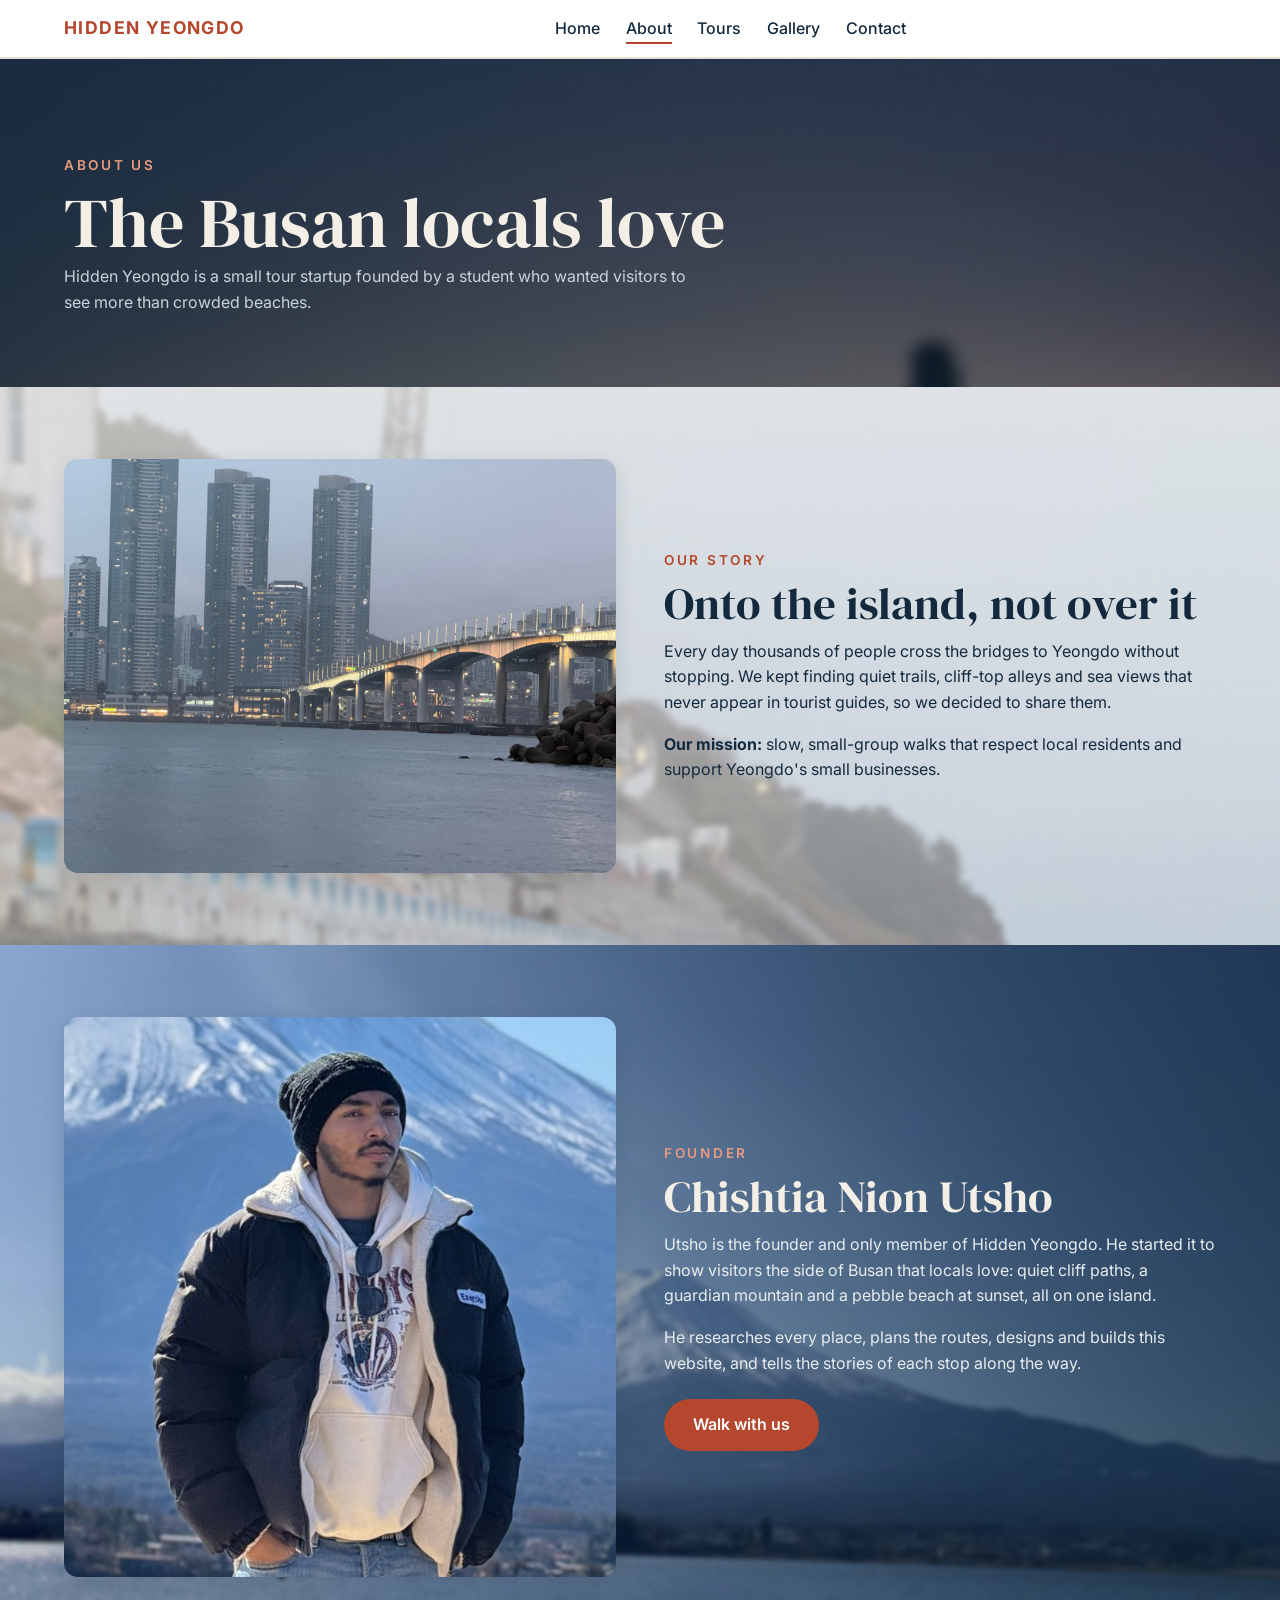
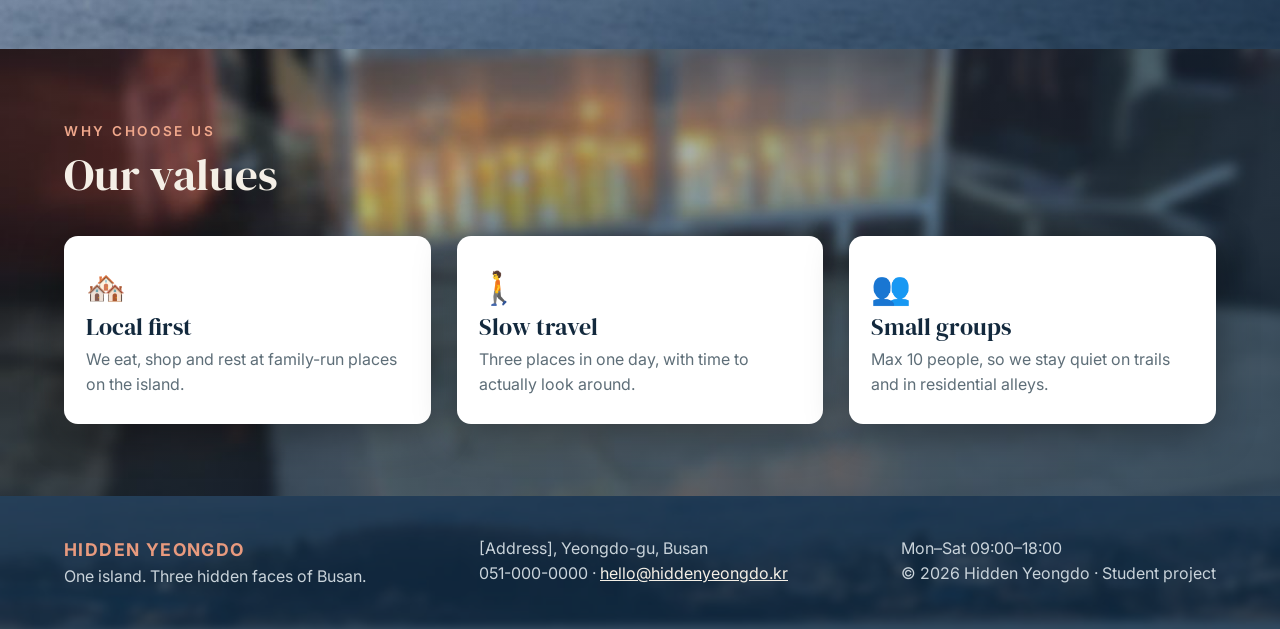
==== about.html @ 2b3ffefa "Add files via upload" ====
<!DOCTYPE html>
<html lang="en">
<head>
  <meta charset="UTF-8">
  <meta name="viewport" content="width=device-width, initial-scale=1.0">
  <title>About us | Hidden Yeongdo</title>
  <meta name="description" content="Our story, team and values.">
  <link rel="preconnect" href="https://fonts.googleapis.com">
  <link rel="stylesheet" href="https://fonts.googleapis.com/css2?family=DM+Serif+Display&family=Inter:wght@400;500;600;700&display=swap">
  <link rel="icon" href="images/favicon.svg" type="image/svg+xml">
  <link rel="stylesheet" href="css/style.css">
</head>
<body>
  <!-- ===== Shared header (same on every page) ===== -->
  <header class="site-header">
    <nav class="nav container" aria-label="Main navigation">
      <a class="logo" href="index.html">HIDDEN YEONGDO</a>
      <ul class="nav-links">
        <li><a href="index.html">Home</a></li>
        <li><a href="about.html" class="active" aria-current="page">About</a></li>
        <li><a href="packages.html">Tours</a></li>
        <li><a href="gallery.html">Gallery</a></li>
        <li><a href="contact.html">Contact</a></li>
      </ul>
      <div class="nav-tools">
        <button class="menu-btn" type="button" aria-label="Open menu" aria-expanded="false">☰</button>
      </div>
    </nav>
  </header>

  <main>
    <section class="page-hero" style="background-image: url('images/bg-about.jpg')">
      <div class="container">
        <p class="eyebrow">About us</p>
        <h1>The Busan locals love</h1>
        <p>Hidden Yeongdo is a small tour startup founded by a student who wanted visitors to see more than crowded beaches.</p>
      </div>
    </section>

    <!-- Story & mission -->
    <section class="bg-photo overlay-light" style="background-image: url('images/bg-story.jpg')">
      <div class="container split story">
        <img loading="lazy" src="images/story.jpg" alt="Namhang Bridge and the Songdo skyline at dusk, seen from the Yeongdo shore">
        <div>
          <p class="eyebrow">Our story</p>
          <h2>Onto the island, not over it</h2>
          <p>Every day thousands of people cross the bridges to Yeongdo without stopping. We kept finding quiet trails, cliff-top alleys and sea views that never appear in tourist guides, so we decided to share them.</p>
          <p style="margin-top:1rem"><strong>Our mission:</strong> slow, small-group walks that respect local residents and support Yeongdo's small businesses.</p>
        </div>
      </div>
    </section>

    <!-- Founder -->
    <section class="founder-section" style="background-image: url('images/bg-founder.jpg')">
      <div class="container split founder">
        <img loading="lazy" src="images/founder.jpg" alt="Chishtia Nion Utsho, founder of Hidden Yeongdo">
        <div>
          <p class="eyebrow">Founder</p>
          <h2>Chishtia Nion Utsho</h2>
          <p>Utsho is the founder and only member of Hidden Yeongdo. He started it to show visitors the side of Busan that locals love: quiet cliff paths, a guardian mountain and a pebble beach at sunset, all on one island.</p>
          <p style="margin-top:1rem">He researches every place, plans the routes, designs and builds this website, and tells the stories of each stop along the way.</p>
          <p style="margin-top:1.4rem"><a class="btn" href="packages.html">Walk with us</a></p>
        </div>
      </div>
    </section>

    <!-- Values -->
    <section class="bg-photo overlay-night" style="background-image: url('images/bg-values.jpg')">
      <div class="container">
        <div class="section-head">
          <p class="eyebrow">Why choose us</p>
          <h2>Our values</h2>
        </div>
        <div class="cards">
          <div class="card"><div class="card-body"><p class="value-icon">🏘️</p><h3>Local first</h3><p>We eat, shop and rest at family-run places on the island.</p></div></div>
          <div class="card"><div class="card-body"><p class="value-icon">🚶</p><h3>Slow travel</h3><p>Three places in one day, with time to actually look around.</p></div></div>
          <div class="card"><div class="card-body"><p class="value-icon">👥</p><h3>Small groups</h3><p>Max 10 people, so we stay quiet on trails and in residential alleys.</p></div></div>
        </div>
      </div>
    </section>
  </main>

  <!-- ===== Shared footer ===== -->
  <footer class="site-footer bg-photo overlay-footer" style="background-image: url('images/bg-footer.jpg')">
    <div class="container footer-grid">
      <div>
        <a class="logo" href="index.html">HIDDEN YEONGDO</a>
        <p>One island. Three hidden faces of Busan.</p>
      </div>
      <div>
        <p>[Address], Yeongdo-gu, Busan</p>
        <p>051-000-0000 · <a href="mailto:hello@hiddenyeongdo.kr">hello@hiddenyeongdo.kr</a></p>
      </div>
      <div>
        <p>Mon–Sat 09:00–18:00</p>
        <p>&copy; <span id="year">2026</span> Hidden Yeongdo · Student project</p>
      </div>
    </div>
  </footer>

  <script src="js/main.js"></script>
</body>
</html>
---- css/style.css ----
/* =========================================================
   Hidden Yeongdo – main stylesheet
   Sections: 1. Variables  2. Base  3. Header/Nav  4. Hero
   5. Cards  6. Sections & utilities  7. Timeline  8. Gallery
   9. Lightbox  10. Map  11. Forms  12. Footer  13. Responsive
   ========================================================= */

/* 1. Variables (colours come from the island: sea, coast, rust, sand) */
:root {
  --sea: #13293d;
  --teal: #1f6f78;
  --rust: #b4472e;
  --sand: #f4efe6;
  --sand-dark: #e4ded3;
  --muted: #5e6e78;
  --white: #ffffff;
  --radius: 14px;
  --shadow: 0 6px 20px rgba(19, 41, 61, 0.12);
  --max: 1160px;
  --font-head: "DM Serif Display", Georgia, serif;
  --font-body: "Inter", Arial, sans-serif;
}

/* 2. Base */
* { box-sizing: border-box; margin: 0; padding: 0; }
html { scroll-behavior: smooth; }
body {
  font-family: var(--font-body);
  color: var(--sea);
  background: var(--sand);
  line-height: 1.6;
}
img { max-width: 100%; display: block; }
a { color: var(--teal); }
h1, h2, h3 { font-family: var(--font-head); font-weight: 400; line-height: 1.15; }
h1 { font-size: clamp(2.4rem, 6vw, 4.4rem); }
h2 { font-size: clamp(1.9rem, 4vw, 2.8rem); margin-bottom: 0.6rem; }
h3 { font-size: 1.5rem; }
.container { width: 90%; max-width: var(--max); margin: 0 auto; }
.eyebrow {
  font-size: 0.85rem; letter-spacing: 0.2em; text-transform: uppercase;
  font-weight: 600; color: var(--rust); margin-bottom: 0.4rem;
}

/* 3. Header / navigation */
.site-header {
  position: sticky; top: 0; z-index: 100;
  background: var(--white); border-bottom: 2px solid var(--sand-dark);
}
.nav { display: flex; align-items: center; justify-content: space-between; padding: 0.9rem 0; gap: 1rem; }
.logo { font-weight: 700; letter-spacing: 0.08em; color: var(--rust); text-decoration: none; font-size: 1.1rem; }
.nav-links { display: flex; list-style: none; gap: 1.6rem; }
.nav-links a { text-decoration: none; color: var(--sea); font-weight: 500; padding-bottom: 4px; }
.nav-links a:hover, .nav-links a.active { border-bottom: 2px solid var(--rust); }
.nav-tools { display: flex; align-items: center; gap: 0.6rem; }
.menu-btn {
  border: 2px solid var(--sea); background: none; color: var(--sea);
  border-radius: 999px; padding: 0.3rem 0.8rem; font: inherit; cursor: pointer;
}
.menu-btn { display: none; font-size: 1.2rem; line-height: 1; }

/* 4. Hero */
.hero {
  min-height: 78vh; display: flex; align-items: center; color: var(--sand);
  background: linear-gradient(120deg, rgba(19,41,61,0.92), rgba(31,111,120,0.75)),
              url("../images/hero-blur.jpg") center / cover;
}
.hero p { font-size: 1.25rem; max-width: 560px; margin: 1rem 0 2rem; }
.hero .eyebrow { color: #e89a7e; }
.page-hero { padding: 4.5rem 0 3rem; background: var(--sea); color: var(--sand); }
.page-hero .eyebrow { color: #e89a7e; }
.page-hero p { max-width: 640px; color: #c9d3da; }

/* Buttons */
.btn {
  display: inline-block; background: var(--rust); color: var(--white);
  padding: 0.85rem 1.8rem; border-radius: 999px; text-decoration: none;
  font-weight: 600; border: none; font: inherit; font-weight: 600; cursor: pointer;
  transition: transform 0.2s, background 0.2s;
}
.btn:hover { transform: translateY(-2px); background: #9b3a24; }
.btn-outline { background: none; border: 2px solid var(--sand); }

/* 5. Cards (destinations, values, team) */
.cards { display: grid; grid-template-columns: repeat(3, 1fr); gap: 1.6rem; }
.card {
  background: var(--white); border-radius: var(--radius); overflow: hidden;
  box-shadow: var(--shadow); transition: transform 0.25s;
}
.card:hover { transform: translateY(-6px); }
.card img { aspect-ratio: 3 / 2; object-fit: cover; width: 100%; }
.card-body { padding: 1.2rem 1.4rem 1.6rem; }
.card-body .tag { font-size: 0.8rem; font-weight: 600; color: var(--teal); text-transform: uppercase; letter-spacing: 0.1em; }
.card-body p { color: var(--muted); margin-top: 0.4rem; }

/* 6. Sections & utilities */
section { padding: 4.5rem 0; }
.section-white { background: var(--white); }
.section-head { margin-bottom: 2.2rem; max-width: 680px; }
.split { display: grid; grid-template-columns: 1fr 1fr; gap: 3rem; align-items: center; }
.split img { border-radius: var(--radius); box-shadow: var(--shadow); }
.facts { list-style: none; margin-top: 1rem; }
.facts li { padding: 0.7rem 0; border-top: 1px solid var(--sand-dark); }
.facts li strong { color: var(--teal); display: inline-block; min-width: 110px; }
.team .avatar {
  width: 110px; height: 110px; border-radius: 50%; margin: 1.6rem auto 0;
  display: grid; place-items: center; font-size: 2rem; color: var(--white); font-weight: 700;
}
.team .card-body { text-align: center; }
.value-icon { font-size: 2rem; }
.sunset-box {
  background: var(--sea); color: var(--sand); border-radius: var(--radius);
  padding: 1.4rem 1.6rem; display: flex; gap: 1rem; align-items: center; flex-wrap: wrap;
}
.sunset-box strong { color: #e89a7e; font-size: 1.4rem; }

/* 7. Itinerary timeline (packages page) */
.package-head {
  display: flex; flex-wrap: wrap; align-items: center; justify-content: space-between;
  gap: 1rem; background: var(--white); padding: 1.6rem 2rem; border-radius: var(--radius);
  box-shadow: var(--shadow); margin-bottom: 2rem;
}
.price { font-size: 1.6rem; font-weight: 700; color: var(--rust); }
.package-layout { display: grid; grid-template-columns: 2fr 1fr; gap: 2rem; align-items: start; }
.timeline { list-style: none; border-left: 4px solid var(--teal); padding-left: 1.4rem; }
.stop { position: relative; background: var(--white); border-radius: var(--radius); margin-bottom: 1rem; box-shadow: var(--shadow); }
.stop::before {
  content: ""; position: absolute; left: -2.05rem; top: 1.3rem;
  width: 18px; height: 18px; border-radius: 50%; background: var(--rust); border: 3px solid var(--sand);
}
.stop-toggle {
  width: 100%; display: flex; align-items: center; gap: 1rem; text-align: left;
  background: none; border: none; font: inherit; color: inherit; padding: 1rem 1.2rem; cursor: pointer;
}
.stop-time { background: var(--teal); color: var(--white); border-radius: 8px; padding: 0.2rem 0.6rem; font-weight: 600; }
.stop-place { flex: 1; font-weight: 700; }
.stop-dur { color: var(--muted); }
.stop-arrow { transition: transform 0.25s; }
.stop.open .stop-arrow { transform: rotate(180deg); }
.stop-detail { display: none; padding: 0 1.2rem 1.2rem; color: var(--muted); }
.stop.open .stop-detail { display: block; }
.side-box { background: var(--white); border-radius: var(--radius); padding: 1.6rem; box-shadow: var(--shadow); }
.side-box ul { padding-left: 1.2rem; margin: 0.4rem 0 1.2rem; }
.side-box h3 { font-family: var(--font-body); font-size: 1.05rem; font-weight: 700; }
.inc { color: var(--teal); }
.exc { color: var(--rust); }

/* 8. Gallery */
.filters { display: flex; flex-wrap: wrap; gap: 0.6rem; margin-bottom: 1.6rem; }
.filter-btn {
  border: none; background: var(--sand-dark); color: var(--sea); font: inherit;
  padding: 0.45rem 1.2rem; border-radius: 999px; cursor: pointer;
}
.filter-btn.active { background: var(--sea); color: var(--sand); }
.gallery-grid { display: grid; grid-template-columns: repeat(3, 1fr); gap: 1rem; }
.gallery-item { border: none; padding: 0; background: none; cursor: zoom-in; border-radius: 10px; overflow: hidden; }
.gallery-item img { aspect-ratio: 3 / 2; object-fit: cover; width: 100%; transition: transform 0.3s; }
.gallery-item:hover img { transform: scale(1.05); }
.gallery-item.hide { display: none; }
.media-grid { display: grid; grid-template-columns: repeat(3, 1fr); gap: 1.4rem; margin-top: 2.5rem; }
.media-card { background: var(--sea); color: var(--sand); border-radius: var(--radius); padding: 1.4rem; }
.media-card video, .media-card audio { width: 100%; margin-top: 0.8rem; }
.media-card .soon { margin-top: 0.8rem; font-size: 0.9rem; color: #c9d3da; }

/* 9. Lightbox */
.lightbox {
  position: fixed; inset: 0; background: rgba(10, 20, 30, 0.92); z-index: 200;
  display: none; align-items: center; justify-content: center; flex-direction: column; gap: 1rem; padding: 2rem;
}
.lightbox.open { display: flex; }
.lightbox img { max-height: 78vh; border-radius: 10px; }
.lightbox p { color: var(--sand); }
.lb-btn {
  position: absolute; background: none; border: none; color: var(--sand);
  font-size: 2.4rem; cursor: pointer; padding: 0.5rem 1rem;
}
.lb-close { top: 1rem; right: 1.2rem; }
.lb-prev { left: 1rem; top: 50%; }
.lb-next { right: 1rem; top: 50%; }

/* 10. Map (Leaflet + OpenStreetMap) */
#map { height: 440px; border-radius: var(--radius); box-shadow: var(--shadow); z-index: 1; }

/* 11. Forms */
.contact-layout { display: grid; grid-template-columns: 1.4fr 1fr; gap: 2.4rem; align-items: start; }
.form-group { margin-bottom: 1.1rem; }
label { display: block; font-weight: 600; margin-bottom: 0.3rem; }
input, select, textarea {
  width: 100%; padding: 0.75rem 0.9rem; font: inherit; color: var(--sea);
  border: 2px solid #c9c1b3; border-radius: 10px; background: var(--white);
}
input:focus, select:focus, textarea:focus { outline: none; border-color: var(--teal); }
.invalid { border-color: var(--rust); }
.error { color: var(--rust); font-size: 0.9rem; min-height: 1.2em; margin-top: 0.2rem; }
.success {
  display: none; background: var(--teal); color: var(--white);
  padding: 1rem 1.2rem; border-radius: 10px; margin-top: 1rem;
}
.success.show { display: block; }
.info-box { background: var(--white); border-radius: var(--radius); padding: 1.8rem; box-shadow: var(--shadow); }
.info-box p { margin-bottom: 0.8rem; }

/* 12. Footer */
.site-footer { background: var(--sea); color: #c9d3da; padding: 2.5rem 0; }
.footer-grid { display: flex; flex-wrap: wrap; justify-content: space-between; gap: 1.5rem; }
.site-footer a { color: var(--sand); }
.site-footer .logo { color: #e89a7e; }

/* 13. Responsive: tablet and mobile */
@media (max-width: 900px) {
  .cards, .gallery-grid, .media-grid { grid-template-columns: repeat(2, 1fr); }
  .split, .package-layout, .contact-layout { grid-template-columns: 1fr; }
}
@media (max-width: 768px) {
  .menu-btn { display: block; }
  .nav { flex-wrap: wrap; }
  .nav-links {
    display: none; width: 100%; flex-direction: column; gap: 0.8rem; padding: 0.8rem 0;
    order: 3; /* move the menu below the logo row */
  }
  .nav-links.open { display: flex; }
}
@media (max-width: 560px) {
  .cards, .gallery-grid, .media-grid { grid-template-columns: 1fr; }
  section { padding: 3rem 0; }
}

/* Portrait video in the media card */
.media-card video { max-height: 420px; background: #000; border-radius: 10px; object-fit: contain; }
/* Portrait photos fill the grid tile without stretching */
.gallery-item img { object-position: center; }
.media-grid { align-items: start; }

/* ---------- Blurred photo backgrounds ----------
   The photos are blurred in advance (smaller files, faster pages).
   A dark gradient on top keeps the white text readable. */
.page-hero {
  position: relative;
  background-size: cover;
  background-position: center;
  padding: 6rem 0 4.5rem;
}
.page-hero::before {
  content: "";
  position: absolute; inset: 0;
  background: linear-gradient(120deg, rgba(19,41,61,0.88), rgba(19,41,61,0.55));
}
.page-hero .container { position: relative; } /* text above the overlay */

/* Founder photo + team avatar */
.founder img { max-height: 560px; width: 100%; object-fit: cover; object-position: top; }
.avatar-img {
  width: 110px; height: 110px; border-radius: 50%; object-fit: cover;
  margin: 1.6rem auto 0; border: 4px solid var(--sand);
}
/* the card rule above makes images 3:2 – keep the avatar round */
.card .avatar-img { width: 110px; height: 110px; aspect-ratio: 1 / 1; }

/* Founder section: blurred photo background with a dark overlay */
.founder-section { position: relative; background-size: cover; background-position: center; color: var(--sand); }
.founder-section::before {
  content: ""; position: absolute; inset: 0;
  background: linear-gradient(90deg, rgba(19,41,61,0.15), rgba(19,41,61,0.75));
}
.founder-section .container { position: relative; }
.founder-section .eyebrow { color: #e89a7e; }
.founder-section p { color: #e6ecef; }

/* =========================================================
   Reusable blurred-photo backgrounds
   Usage: <section class="bg-photo overlay-dark" style="background-image:url('images/x.jpg')">
   The photos are blurred in advance; ::before adds a colour layer on top.
   ========================================================= */
.bg-photo { position: relative; background-size: cover; background-position: center; }
.bg-photo::before { content: ""; position: absolute; inset: 0; }
.bg-photo > .container { position: relative; } /* keep content above the layer */
.overlay-dark::before { background: linear-gradient(120deg, rgba(19,41,61,0.85), rgba(31,111,120,0.6)); }
.overlay-dark, .overlay-dark p { color: var(--sand); }
.overlay-dark .eyebrow { color: #e89a7e; }
.overlay-dark .sunset-box { background: rgba(19,41,61,0.75); backdrop-filter: blur(4px); }
.overlay-light::before { background: linear-gradient(180deg, rgba(244,239,230,0.72) 0%, rgba(244,239,230,0.45) 100%); }
.overlay-footer::before { background: rgba(19,41,61,0.72); }

/* Call-to-action band */
.cta-band { text-align: center; padding: 5rem 0; }
.cta-band p { margin: 0.6rem auto 1.8rem; max-width: 520px; font-size: 1.1rem; }

/* light sections: let the photo show, keep headings readable */
.overlay-light .section-head h2, .overlay-light .section-head .eyebrow { text-shadow: 0 1px 12px rgba(244,239,230,0.9); }
.founder-section { background-position: center 40%; }

/* Night bokeh backgrounds: heavily blurred night photos = soft glowing lights */
.overlay-night::before { background: radial-gradient(ellipse at 30% 20%, rgba(19,41,61,0.25), rgba(19,41,61,0.7)); }
.overlay-night .section-head, .overlay-night .section-head h2 { color: var(--sand); }
.overlay-night .eyebrow { color: #f0a88c; }
.overlay-night .section-head p { color: #dfe6ea; }

/* Cards on photo backgrounds keep dark text and get a soft glass edge */
.bg-photo .card { color: var(--sea); }
.bg-photo .card .card-body p { color: var(--muted); }
.bg-photo .card .card-body .tag { color: var(--teal); }
.overlay-night .card { box-shadow: 0 10px 40px rgba(0,0,0,0.35); }
.overlay-dark .card p { color: var(--muted); }
.overlay-night .section-head .eyebrow { color: #f0a88c; }

/* =========================================================
   Trip overview (home page): tabs + route map
   ========================================================= */
.trip-overview { background: var(--white); }
.trip-eyebrow { color: var(--teal); font-size: 1.4rem; font-weight: 800; letter-spacing: 0.06em; }
.tabs { display: flex; gap: 0.5rem; border-bottom: 2px solid var(--sand-dark); margin: 1rem 0 2rem; flex-wrap: wrap; }
.tab {
  background: none; border: none; font: inherit; font-weight: 600; color: var(--muted);
  padding: 0.7rem 1.2rem; cursor: pointer; border-bottom: 5px solid transparent; margin-bottom: -2px;
}
.tab:hover { color: var(--sea); }
.tab.active { color: var(--teal); border-bottom-color: var(--teal); }
.tab-panel { display: none; }
.tab-panel.active { display: block; animation: fadeIn 0.3s ease; }
@keyframes fadeIn { from { opacity: 0; transform: translateY(6px); } to { opacity: 1; transform: none; } }
.trip-grid { display: grid; grid-template-columns: 1.15fr 1fr; gap: 3rem; align-items: start; }
.trip-lead { font-size: 1.2rem; line-height: 1.8; margin-bottom: 1rem; }
.trip-facts { list-style: none; display: grid; grid-template-columns: repeat(4, 1fr); gap: 0.8rem; margin-top: 1.6rem; }
.trip-facts li { background: var(--sand); border-radius: 12px; padding: 0.9rem; color: var(--muted); font-size: 0.9rem; }
.trip-facts strong { display: block; color: var(--sea); font-size: 1.3rem; font-family: var(--font-head); font-weight: 400; }
.directions { list-style: none; }
.directions li { display: flex; gap: 1rem; padding: 0.9rem 0; border-bottom: 1px solid var(--sand-dark); }
.dir-num {
  flex: none; width: 34px; height: 34px; border-radius: 50%; display: grid; place-items: center;
  border: 2px solid var(--teal); color: var(--teal); font-weight: 700; background: var(--white);
}
.directions li:first-child .dir-num { background: var(--teal); color: var(--white); }
.dir-note { margin-top: 1rem; color: var(--muted); }
.know-list { list-style: none; }
.know-list li { padding: 0.8rem 0; border-bottom: 1px solid var(--sand-dark); }

/* The SVG map */
.trip-map-wrap { margin: 0; }
.trip-map { width: 100%; height: auto; display: block; }
.trip-map .land { fill: #d9dcde; stroke: #ffffff; stroke-width: 2; }
.trip-map .land-main { fill: #e6e8e9; }
.trip-map .map-area { fill: #b5bcc1; font: 700 15px var(--font-body); letter-spacing: 0.25em; }
.trip-map .route {
  fill: none; stroke: var(--teal); stroke-width: 3; stroke-dasharray: 8 7; stroke-linecap: round;
  animation: dash 30s linear infinite;   /* the dashes slowly "walk" along the route */
}
@keyframes dash { to { stroke-dashoffset: -600; } }
.trip-map .stop-dot { fill: #ffffff; stroke: var(--teal); stroke-width: 3; }
.trip-map .stop-num { fill: var(--teal); font: 700 11px var(--font-body); text-anchor: middle; }
.trip-map .pin { fill: var(--teal); }
.trip-map .pin-ring { fill: rgba(31,111,120,0.18); stroke: var(--teal); stroke-width: 2; }
.trip-map .map-label { fill: #4a5a66; font: 600 15px var(--font-body); }
.trip-map-wrap figcaption { text-align: right; font-size: 0.8rem; color: var(--muted); margin-top: 0.4rem; }

@media (max-width: 900px) {
  .trip-grid { grid-template-columns: 1fr; }
  .trip-facts { grid-template-columns: repeat(2, 1fr); }
}
/* Our story photo: keep tall phone photos from stretching the section */
.story img { width: 100%; max-height: 520px; object-fit: cover; }
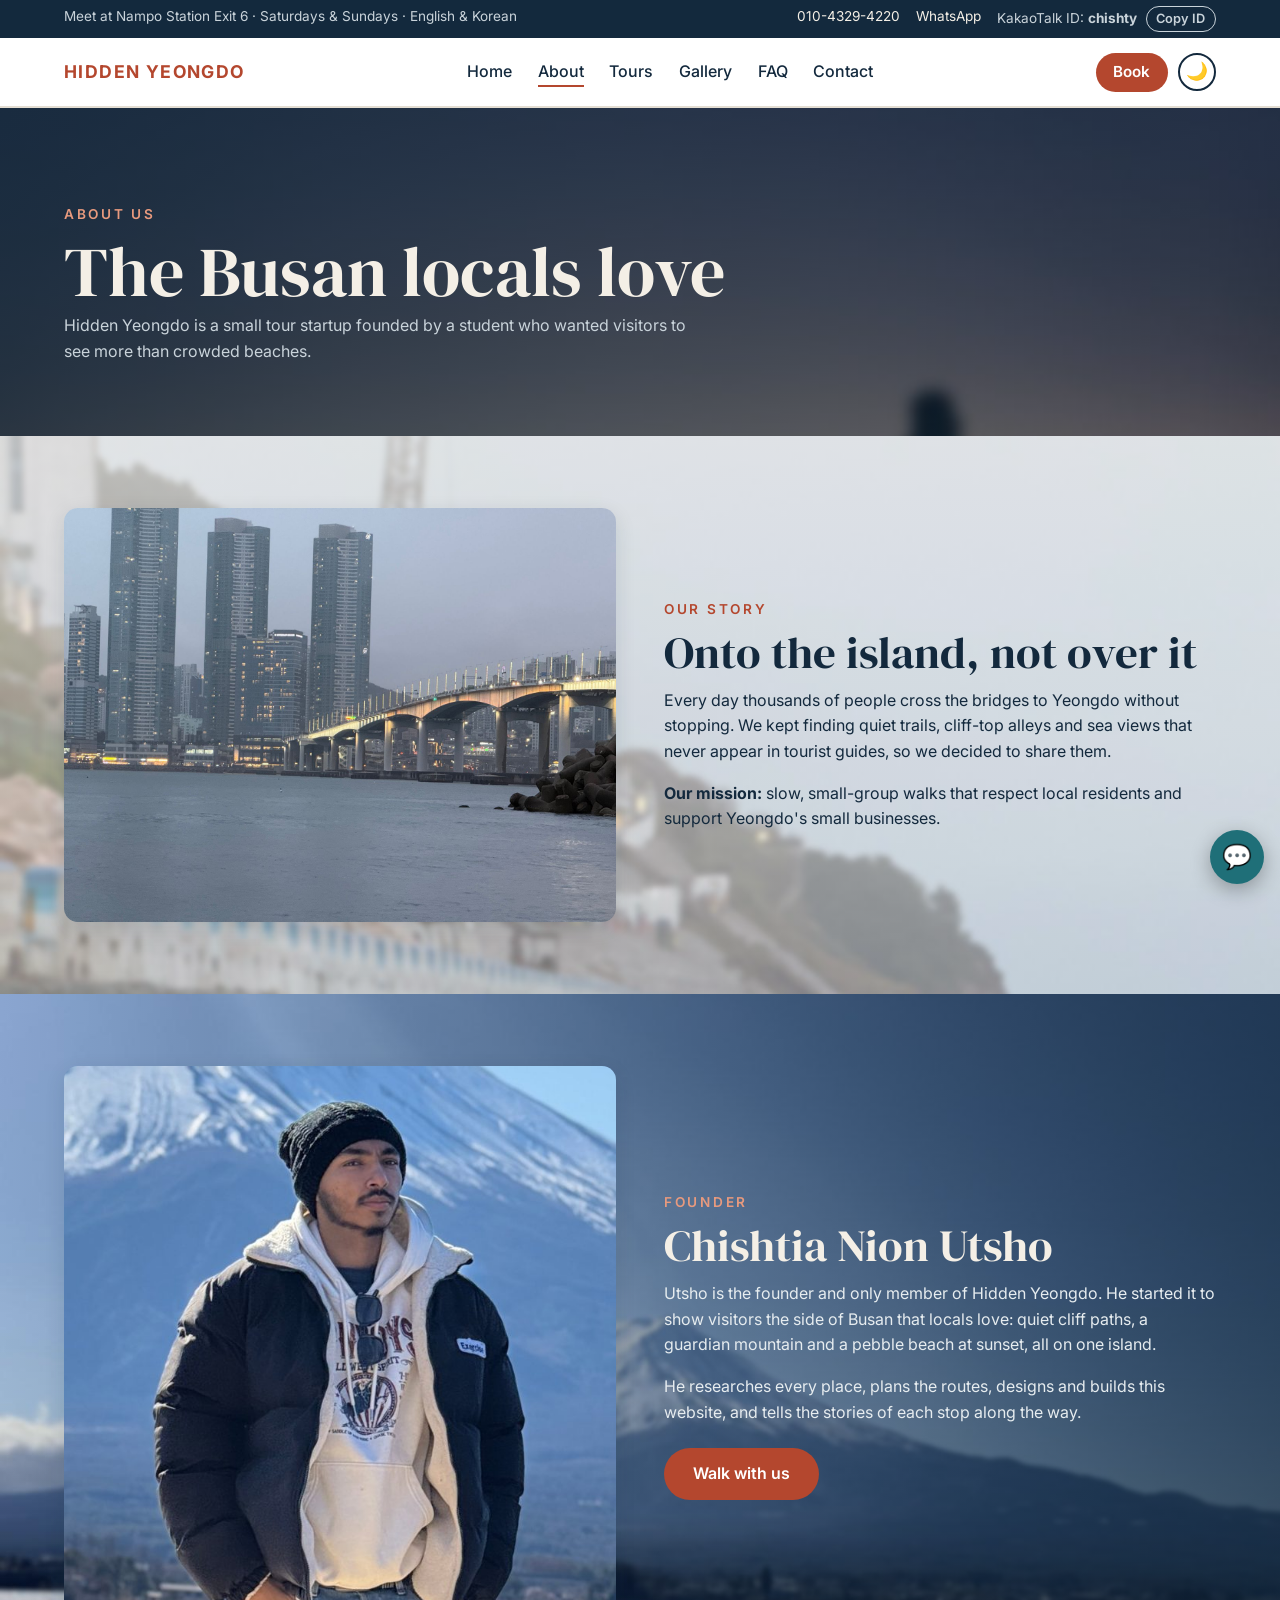
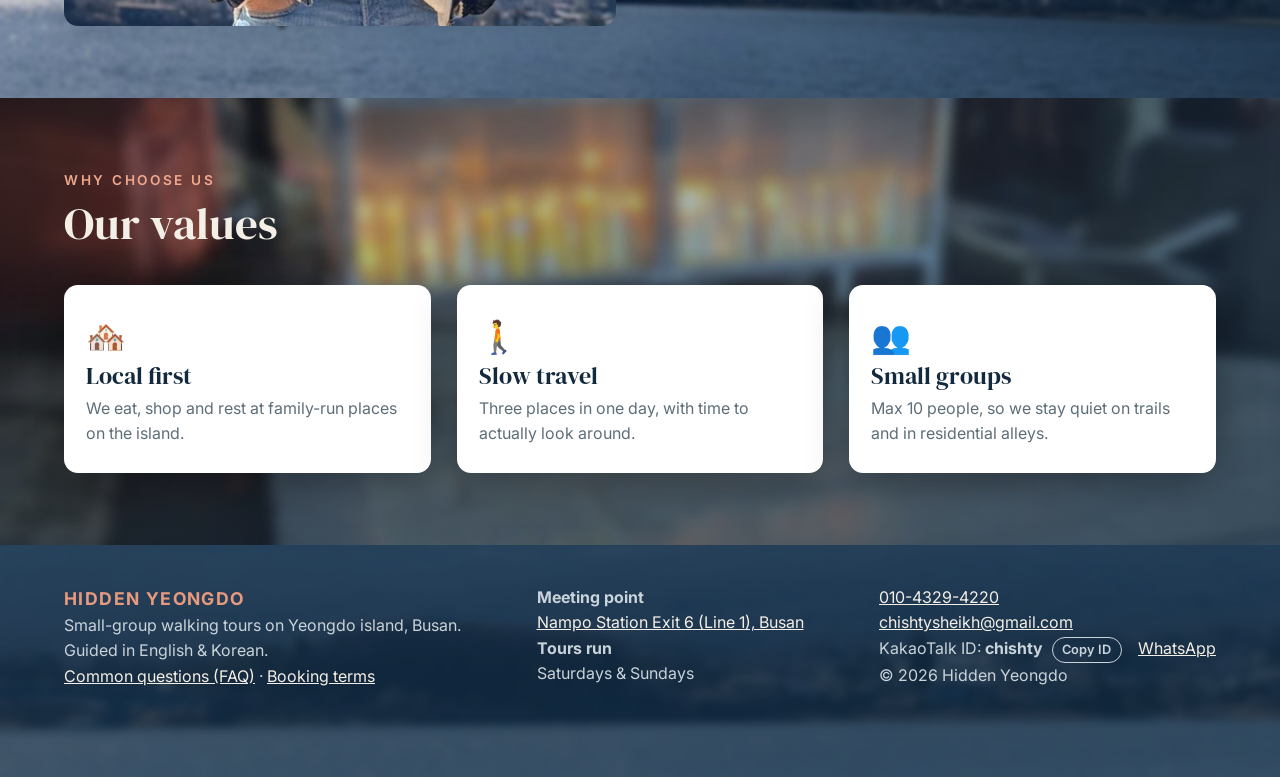
==== commit 3b933976: "Real-business update: contact info, prices, FAQ, night mode, Supabase backend - Phone 010-4329-4220," ====
--- a/about.html
+++ b/about.html
@@ -5,14 +5,37 @@
   <meta name="viewport" content="width=device-width, initial-scale=1.0">
   <title>About us | Hidden Yeongdo</title>
   <meta name="description" content="Our story, team and values.">
+  <link rel="canonical" href="https://chishtysheikh-sketch.github.io/Hidden-Yeongdo/about.html">
+  <meta property="og:type" content="website">
+  <meta property="og:site_name" content="Hidden Yeongdo">
+  <meta property="og:title" content="About us | Hidden Yeongdo">
+  <meta property="og:description" content="Our story, team and values.">
+  <meta property="og:url" content="https://chishtysheikh-sketch.github.io/Hidden-Yeongdo/about.html">
+  <meta property="og:image" content="https://chishtysheikh-sketch.github.io/Hidden-Yeongdo/images/hero.jpg">
+  <meta name="twitter:card" content="summary_large_image">
   <link rel="preconnect" href="https://fonts.googleapis.com">
   <link rel="stylesheet" href="https://fonts.googleapis.com/css2?family=DM+Serif+Display&family=Inter:wght@400;500;600;700&display=swap">
   <link rel="icon" href="images/favicon.svg" type="image/svg+xml">
+  <!-- Day/night mode: set the theme before the CSS loads so there is no white flash (see js/main.js part 11) -->
+  <script>
+    (function () {
+      var t = null;
+      try { t = localStorage.getItem("theme"); } catch (e) {}
+      if (t !== "day" && t !== "night") t = window.matchMedia && matchMedia("(prefers-color-scheme: dark)").matches ? "night" : "day";
+      document.documentElement.setAttribute("data-theme", t);
+    })();
+  </script>
   <link rel="stylesheet" href="css/style.css">
 </head>
 <body>
   <!-- ===== Shared header (same on every page) ===== -->
   <header class="site-header">
+    <div class="topbar">
+      <div class="container topbar-inner">
+        <span>Meet at Nampo Station Exit 6 · Saturdays &amp; Sundays · English &amp; Korean</span>
+        <span class="topbar-links"><a href="tel:+821043294220">010-4329-4220</a><a href="https://wa.me/821043294220" target="_blank" rel="noopener">WhatsApp</a><span class="kakao">KakaoTalk ID: <strong>chishty</strong> <button type="button" class="copy-btn" data-copy="chishty">Copy ID</button></span></span>
+      </div>
+    </div>
     <nav class="nav container" aria-label="Main navigation">
       <a class="logo" href="index.html">HIDDEN YEONGDO</a>
       <ul class="nav-links">
@@ -20,9 +43,12 @@
         <li><a href="about.html" class="active" aria-current="page">About</a></li>
         <li><a href="packages.html">Tours</a></li>
         <li><a href="gallery.html">Gallery</a></li>
+        <li><a href="faq.html">FAQ</a></li>
         <li><a href="contact.html">Contact</a></li>
       </ul>
       <div class="nav-tools">
+        <a class="btn btn-sm" href="contact.html">Book</a>
+        <button class="theme-btn" type="button" aria-pressed="false" aria-label="Switch to night mode">🌙</button>
         <button class="menu-btn" type="button" aria-label="Open menu" aria-expanded="false">☰</button>
       </div>
     </nav>
@@ -85,19 +111,35 @@
     <div class="container footer-grid">
       <div>
         <a class="logo" href="index.html">HIDDEN YEONGDO</a>
-        <p>One island. Three hidden faces of Busan.</p>
+        <p>Small-group walking tours on Yeongdo island, Busan.</p>
+        <p>Guided in English &amp; Korean.</p>
+        <p><a href="faq.html">Common questions (FAQ)</a> · <a href="packages.html#booking-terms">Booking terms</a></p>
       </div>
       <div>
-        <p>[Address], Yeongdo-gu, Busan</p>
-        <p>051-000-0000 · <a href="mailto:hello@hiddenyeongdo.kr">hello@hiddenyeongdo.kr</a></p>
+        <p><strong>Meeting point</strong><br><a href="https://map.naver.com/p/search/%EB%82%A8%ED%8F%AC%EC%97%AD%206%EB%B2%88%EC%B6%9C%EA%B5%AC" target="_blank" rel="noopener">Nampo Station Exit 6 (Line 1), Busan</a></p>
+        <p><strong>Tours run</strong><br>Saturdays &amp; Sundays</p>
       </div>
       <div>
-        <p>Mon–Sat 09:00–18:00</p>
-        <p>&copy; <span id="year">2026</span> Hidden Yeongdo · Student project</p>
+        <p><a href="tel:+821043294220">010-4329-4220</a><br><a href="mailto:chishtysheikh@gmail.com">chishtysheikh@gmail.com</a></p>
+        <p class="footer-social"><span class="kakao">KakaoTalk ID: <strong>chishty</strong> <button type="button" class="copy-btn" data-copy="chishty">Copy ID</button></span><a href="https://wa.me/821043294220" target="_blank" rel="noopener">WhatsApp</a></p>
+        <p>&copy; <span id="year">2026</span> Hidden Yeongdo</p>
       </div>
     </div>
   </footer>
 
+  <!-- Floating contact button (js/main.js part 12) + live chat (js/chat.js) -->
+  <div class="fab">
+    <div class="fab-menu" id="fab-menu" hidden>
+      <button type="button" class="fab-chat" hidden>💬 Live chat</button>
+      <a href="tel:+821043294220">📞 Call 010-4329-4220</a>
+      <div>💬 <span class="kakao">KakaoTalk ID: <strong>chishty</strong> <button type="button" class="copy-btn" data-copy="chishty">Copy ID</button></span></div>
+      <a href="mailto:chishtysheikh@gmail.com">✉️ Email us</a>
+    </div>
+    <button class="fab-btn" type="button" aria-expanded="false" aria-controls="fab-menu" aria-label="Contact us: chat, call or KakaoTalk"><span class="fab-icon" aria-hidden="true">💬</span><span class="fab-badge" hidden></span></button>
+  </div>
+
+  <script src="js/supabase.js"></script>
   <script src="js/main.js"></script>
+  <script src="js/chat.js"></script>
 </body>
 </html>
--- a/css/style.css
+++ b/css/style.css
@@ -3,6 +3,8 @@
    Sections: 1. Variables  2. Base  3. Header/Nav  4. Hero
    5. Cards  6. Sections & utilities  7. Timeline  8. Gallery
    9. Lightbox  10. Map  11. Forms  12. Footer  13. Responsive
+   Later: contact bar & booking form, 14. Night mode, 15. FAQ,
+   16. Floating contact button
    ========================================================= */
 
 /* 1. Variables (colours come from the island: sea, coast, rust, sand) */
@@ -19,6 +21,12 @@
   --max: 1160px;
   --font-head: "DM Serif Display", Georgia, serif;
   --font-body: "Inter", Arial, sans-serif;
+  /* these two never change with the theme: dark photo bands, footer, top bar */
+  --navy: #13293d;
+  --cream: #f4efe6;
+  --input-border: #c9c1b3;
+  --btn-text: #ffffff;
+  color-scheme: light;
 }
 
 /* 2. Base */
@@ -61,25 +69,25 @@
 
 /* 4. Hero */
 .hero {
-  min-height: 78vh; display: flex; align-items: center; color: var(--sand);
+  min-height: 78vh; display: flex; align-items: center; color: var(--cream);
   background: linear-gradient(120deg, rgba(19,41,61,0.92), rgba(31,111,120,0.75)),
               url("../images/hero-blur.jpg") center / cover;
 }
 .hero p { font-size: 1.25rem; max-width: 560px; margin: 1rem 0 2rem; }
 .hero .eyebrow { color: #e89a7e; }
-.page-hero { padding: 4.5rem 0 3rem; background: var(--sea); color: var(--sand); }
+.page-hero { padding: 4.5rem 0 3rem; background: var(--navy); color: var(--cream); }
 .page-hero .eyebrow { color: #e89a7e; }
 .page-hero p { max-width: 640px; color: #c9d3da; }
 
 /* Buttons */
 .btn {
-  display: inline-block; background: var(--rust); color: var(--white);
+  display: inline-block; background: var(--rust); color: var(--btn-text);
   padding: 0.85rem 1.8rem; border-radius: 999px; text-decoration: none;
   font-weight: 600; border: none; font: inherit; font-weight: 600; cursor: pointer;
   transition: transform 0.2s, background 0.2s;
 }
 .btn:hover { transform: translateY(-2px); background: #9b3a24; }
-.btn-outline { background: none; border: 2px solid var(--sand); }
+.btn-outline { background: none; border: 2px solid var(--cream); }
 
 /* 5. Cards (destinations, values, team) */
 .cards { display: grid; grid-template-columns: repeat(3, 1fr); gap: 1.6rem; }
@@ -109,7 +117,7 @@
 .team .card-body { text-align: center; }
 .value-icon { font-size: 2rem; }
 .sunset-box {
-  background: var(--sea); color: var(--sand); border-radius: var(--radius);
+  background: var(--navy); color: var(--cream); border-radius: var(--radius);
   padding: 1.4rem 1.6rem; display: flex; gap: 1rem; align-items: center; flex-wrap: wrap;
 }
 .sunset-box strong { color: #e89a7e; font-size: 1.4rem; }
@@ -158,7 +166,7 @@
 .gallery-item:hover img { transform: scale(1.05); }
 .gallery-item.hide { display: none; }
 .media-grid { display: grid; grid-template-columns: repeat(3, 1fr); gap: 1.4rem; margin-top: 2.5rem; }
-.media-card { background: var(--sea); color: var(--sand); border-radius: var(--radius); padding: 1.4rem; }
+.media-card { background: var(--navy); color: var(--cream); border-radius: var(--radius); padding: 1.4rem; }
 .media-card video, .media-card audio { width: 100%; margin-top: 0.8rem; }
 .media-card .soon { margin-top: 0.8rem; font-size: 0.9rem; color: #c9d3da; }
 
@@ -169,9 +177,9 @@
 }
 .lightbox.open { display: flex; }
 .lightbox img { max-height: 78vh; border-radius: 10px; }
-.lightbox p { color: var(--sand); }
+.lightbox p { color: var(--cream); }
 .lb-btn {
-  position: absolute; background: none; border: none; color: var(--sand);
+  position: absolute; background: none; border: none; color: var(--cream);
   font-size: 2.4rem; cursor: pointer; padding: 0.5rem 1rem;
 }
 .lb-close { top: 1rem; right: 1.2rem; }
@@ -187,7 +195,7 @@
 label { display: block; font-weight: 600; margin-bottom: 0.3rem; }
 input, select, textarea {
   width: 100%; padding: 0.75rem 0.9rem; font: inherit; color: var(--sea);
-  border: 2px solid #c9c1b3; border-radius: 10px; background: var(--white);
+  border: 2px solid var(--input-border); border-radius: 10px; background: var(--white);
 }
 input:focus, select:focus, textarea:focus { outline: none; border-color: var(--teal); }
 .invalid { border-color: var(--rust); }
@@ -201,9 +209,9 @@
 .info-box p { margin-bottom: 0.8rem; }
 
 /* 12. Footer */
-.site-footer { background: var(--sea); color: #c9d3da; padding: 2.5rem 0; }
+.site-footer { background: var(--navy); color: #c9d3da; padding: 2.5rem 0; }
 .footer-grid { display: flex; flex-wrap: wrap; justify-content: space-between; gap: 1.5rem; }
-.site-footer a { color: var(--sand); }
+.site-footer a { color: var(--cream); }
 .site-footer .logo { color: #e89a7e; }
 
 /* 13. Responsive: tablet and mobile */
@@ -257,7 +265,7 @@
 .card .avatar-img { width: 110px; height: 110px; aspect-ratio: 1 / 1; }
 
 /* Founder section: blurred photo background with a dark overlay */
-.founder-section { position: relative; background-size: cover; background-position: center; color: var(--sand); }
+.founder-section { position: relative; background-size: cover; background-position: center; color: var(--cream); }
 .founder-section::before {
   content: ""; position: absolute; inset: 0;
   background: linear-gradient(90deg, rgba(19,41,61,0.15), rgba(19,41,61,0.75));
@@ -275,7 +283,7 @@
 .bg-photo::before { content: ""; position: absolute; inset: 0; }
 .bg-photo > .container { position: relative; } /* keep content above the layer */
 .overlay-dark::before { background: linear-gradient(120deg, rgba(19,41,61,0.85), rgba(31,111,120,0.6)); }
-.overlay-dark, .overlay-dark p { color: var(--sand); }
+.overlay-dark, .overlay-dark p { color: var(--cream); }
 .overlay-dark .eyebrow { color: #e89a7e; }
 .overlay-dark .sunset-box { background: rgba(19,41,61,0.75); backdrop-filter: blur(4px); }
 .overlay-light::before { background: linear-gradient(180deg, rgba(244,239,230,0.72) 0%, rgba(244,239,230,0.45) 100%); }
@@ -291,7 +299,7 @@
 
 /* Night bokeh backgrounds: heavily blurred night photos = soft glowing lights */
 .overlay-night::before { background: radial-gradient(ellipse at 30% 20%, rgba(19,41,61,0.25), rgba(19,41,61,0.7)); }
-.overlay-night .section-head, .overlay-night .section-head h2 { color: var(--sand); }
+.overlay-night .section-head, .overlay-night .section-head h2 { color: var(--cream); }
 .overlay-night .eyebrow { color: #f0a88c; }
 .overlay-night .section-head p { color: #dfe6ea; }
 
@@ -358,3 +366,221 @@
 }
 /* Our story photo: keep tall phone photos from stretching the section */
 .story img { width: 100%; max-height: 520px; object-fit: cover; }
+
+/* =========================================================
+   Contact bar, booking form, prices, policies
+   ========================================================= */
+.topbar { background: var(--navy); color: #c9d3da; font-size: 0.85rem; }
+.topbar-inner { display: flex; flex-wrap: wrap; justify-content: space-between; gap: 0.3rem 1rem; padding: 0.4rem 0; }
+.topbar a { color: var(--cream); text-decoration: none; }
+.topbar a:hover { text-decoration: underline; }
+.topbar-links { display: flex; gap: 1rem; flex-wrap: wrap; }
+.btn-sm { padding: 0.45rem 1.1rem; font-size: 0.95rem; }
+.footer-social { display: flex; flex-wrap: wrap; gap: 0.4rem 1rem; }
+
+.price-list { display: flex; gap: 1.6rem; flex-wrap: wrap; }
+.price-list dt { font-size: 0.85rem; color: var(--muted); text-transform: uppercase; letter-spacing: 0.08em; }
+.price-list dd { margin: 0; }
+
+.policy h2 { font-size: 1.8rem; }
+.policy ol, .policy ul { padding-left: 1.3rem; margin-top: 0.8rem; }
+.policy li { margin-bottom: 0.5rem; }
+
+.form-row { display: grid; grid-template-columns: 1fr 1fr; gap: 0 1rem; }
+.form-row.three { grid-template-columns: repeat(3, 1fr); }
+fieldset.guests { border: none; }
+fieldset.guests legend { font-weight: 600; margin-bottom: 0.3rem; }
+fieldset.guests label { font-weight: 500; font-size: 0.9rem; }
+.opt, .hint, .form-note { color: var(--muted); font-weight: 400; font-size: 0.9rem; }
+.hint { margin-top: 0.2rem; }
+.form-note { margin-top: 0.8rem; }
+.estimate { font-weight: 600; color: var(--teal); min-height: 1.2em; }
+.success.is-error { background: var(--rust); }
+.success a { color: var(--white); }
+.hp { position: absolute; left: -9999px; width: 1px; height: 1px; opacity: 0; }
+.info-box hr { border: none; border-top: 1px solid var(--sand-dark); margin: 1rem 0; }
+button[disabled] { opacity: 0.6; cursor: wait; }
+
+@media (max-width: 640px) {
+  .form-row, .form-row.three { grid-template-columns: 1fr; }
+  .topbar-inner > span:first-child { display: none; }
+  .topbar-inner { justify-content: center; }
+}
+
+/* Price table (packages page) */
+.price-unit { font-size: 1rem; font-weight: 400; color: var(--muted); }
+.price-table {
+  width: 100%; border-collapse: collapse; background: var(--white); border-radius: var(--radius);
+  box-shadow: var(--shadow); overflow: hidden; margin-bottom: 2rem;
+}
+.price-table caption { text-align: left; font-weight: 700; padding: 0 0 0.6rem; }
+.price-table th, .price-table td { text-align: left; padding: 0.9rem 1.4rem; border-top: 1px solid var(--sand-dark); }
+.price-table thead th { border-top: none; font-size: 0.85rem; color: var(--muted); text-transform: uppercase; letter-spacing: 0.08em; }
+.price-table th small { display: block; font-weight: 400; color: var(--muted); }
+.price-table .price { font-size: 1.3rem; }
+.usd { color: var(--muted); margin-left: 0.4rem; }
+.estimate-note { color: var(--muted); font-weight: 400; font-size: 0.9rem; }
+
+/* KakaoTalk ID + Copy button */
+.copy-btn {
+  font: inherit; font-size: 0.8rem; font-weight: 600; cursor: pointer; margin-left: 0.3rem;
+  padding: 0.1rem 0.6rem; border-radius: 999px; border: 1px solid currentColor; background: none; color: inherit;
+}
+.copy-btn.copied { background: var(--teal); border-color: var(--teal); color: var(--btn-text); }
+
+/* =========================================================
+   14. Night mode
+   <html data-theme="night"> is set by the small script in each page's <head>
+   (before the CSS loads, so there is no white flash) and by the toggle (js part 11).
+   ========================================================= */
+.theme-btn {
+  border: 2px solid var(--sea); background: none; color: var(--sea); cursor: pointer;
+  border-radius: 999px; width: 2.4rem; height: 2.4rem; font-size: 1.1rem; line-height: 1;
+  display: grid; place-items: center;
+}
+.theme-btn:focus-visible, .menu-btn:focus-visible, .copy-btn:focus-visible { outline: 3px solid var(--teal); outline-offset: 2px; }
+
+[data-theme="night"] {
+  --sea: #ece5d8;          /* main text: light sand */
+  --teal: #5cc0c9;
+  --rust: #ee8f74;         /* lighter rust so text stays readable on navy */
+  --sand: #0e1e2c;         /* page background */
+  --sand-dark: #2b4357;    /* borders, chips */
+  --muted: #a9b9c4;
+  --white: #172c40;        /* cards, header, boxes */
+  --shadow: 0 6px 20px rgba(0, 0, 0, 0.45);
+  --input-border: #3f5a70;
+  --btn-text: #0e1e2c;
+  color-scheme: dark;      /* dark scrollbars, date picker and select menus */
+}
+[data-theme="night"] .btn { background: #b4472e; color: #ffffff; }   /* buttons keep the day rust + white text */
+[data-theme="night"] .btn:hover { background: #c95a3f; }
+[data-theme="night"] .overlay-light::before { background: linear-gradient(180deg, rgba(14,30,44,0.86) 0%, rgba(14,30,44,0.7) 100%); }
+[data-theme="night"] .overlay-light .section-head h2,
+[data-theme="night"] .overlay-light .section-head .eyebrow { text-shadow: 0 1px 12px rgba(14,30,44,0.9); }
+[data-theme="night"] .overlay-dark .card p { color: var(--muted); }
+[data-theme="night"] .trip-map .land { fill: #24394d; stroke: var(--sand); }
+[data-theme="night"] .trip-map .land-main { fill: #1d3245; }
+[data-theme="night"] .trip-map .map-area { fill: #6f8597; }
+[data-theme="night"] .trip-map .map-label { fill: #c9d3da; }
+[data-theme="night"] .trip-map .stop-dot { fill: var(--white); }
+[data-theme="night"] .trip-map .pin-ring { fill: rgba(92,192,201,0.2); }
+/* Leaflet: darken the map tiles, keep markers and popups as they are */
+[data-theme="night"] #map .leaflet-tile-pane { filter: invert(1) hue-rotate(180deg) brightness(0.9) contrast(0.9); }
+[data-theme="night"] #map { background: #1d3245; }
+
+/* smooth colour change, only while switching (js adds .theme-anim for 400 ms) */
+html.theme-anim, html.theme-anim *, html.theme-anim *::before {
+  transition: background-color 0.3s, color 0.3s, border-color 0.3s, fill 0.3s, stroke 0.3s !important;
+}
+@media (prefers-reduced-motion: reduce) {
+  html.theme-anim, html.theme-anim *, html.theme-anim *::before { transition: none !important; }
+}
+
+/* =========================================================
+   15. FAQ (faq.html + top questions on index.html)
+   Same look as the timeline stops.
+   ========================================================= */
+.faq-search { max-width: 520px; margin-bottom: 1.6rem; }
+.faq-list { list-style: none; }
+.faq-item { background: var(--white); border-radius: var(--radius); margin-bottom: 0.8rem; box-shadow: var(--shadow); }
+.faq-q {
+  width: 100%; display: flex; align-items: center; gap: 1rem; text-align: left; cursor: pointer;
+  background: none; border: none; font: inherit; font-weight: 700; color: inherit; padding: 1rem 1.2rem;
+  border-radius: var(--radius);
+}
+.faq-q:focus-visible { outline: 3px solid var(--teal); outline-offset: 2px; }
+.faq-q span:first-child { flex: 1; }
+.faq-arrow { transition: transform 0.25s; }
+.faq-item.open .faq-arrow { transform: rotate(180deg); }
+.faq-a { padding: 0 1.2rem 1.2rem; color: var(--muted); }
+.faq-a[hidden] { display: none; }
+.faq-item.hide { display: none; }
+.faq-empty { color: var(--muted); }
+.faq-more { margin-top: 1.4rem; }
+.ask-box { background: var(--white); border-radius: var(--radius); padding: 1.8rem; box-shadow: var(--shadow); max-width: 720px; margin-top: 3rem; }
+.check { display: flex; gap: 0.6rem; align-items: flex-start; font-weight: 400; }
+.check input { width: auto; margin-top: 0.35rem; accent-color: var(--teal); }
+
+/* =========================================================
+   16. Floating contact button (bottom-right, all pages)
+   The Book button lives in the sticky header at the top, so nothing is covered.
+   ========================================================= */
+.fab { position: fixed; right: 1rem; bottom: 1rem; z-index: 150; display: flex; flex-direction: column; align-items: flex-end; gap: 0.6rem; }
+.fab-btn {
+  width: 3.4rem; height: 3.4rem; border-radius: 50%; border: none; cursor: pointer; font-size: 1.5rem;
+  background: var(--teal); color: var(--btn-text); box-shadow: 0 6px 20px rgba(0,0,0,0.3);
+}
+.fab-btn:focus-visible { outline: 3px solid var(--rust); outline-offset: 3px; }
+.fab-menu {
+  background: var(--white); color: var(--sea); border-radius: var(--radius); box-shadow: var(--shadow);
+  padding: 0.6rem; display: flex; flex-direction: column; gap: 0.3rem; min-width: 15rem;
+}
+.fab-menu[hidden] { display: none; }
+.fab-menu > a, .fab-menu > div { padding: 0.6rem 0.8rem; border-radius: 10px; color: var(--sea); text-decoration: none; }
+.fab-menu > a:hover { background: var(--sand); }
+.site-footer { padding-bottom: 5.5rem; }   /* room for the floating button */
+@media (max-width: 560px) {
+  .fab { right: 0.8rem; bottom: 0.8rem; }
+  .fab-menu { min-width: 0; width: calc(100vw - 1.6rem); }
+}
+.faq-item h3 { font: inherit; margin: 0; }
+
+/* =========================================================
+   17. Live chat (js/chat.js) – merged with the floating contact button
+   ========================================================= */
+.sr-only {
+  position: absolute; width: 1px; height: 1px; padding: 0; margin: -1px;
+  overflow: hidden; clip: rect(0, 0, 0, 0); white-space: nowrap; border: 0;
+}
+.fab-btn { position: relative; }
+.fab-badge {
+  position: absolute; top: -4px; right: -4px; min-width: 1.4rem; height: 1.4rem; padding: 0 0.35rem;
+  border-radius: 999px; background: #b4472e; color: #ffffff; font-size: 0.8rem; font-weight: 700;
+  display: grid; place-items: center; border: 2px solid var(--sand);
+}
+.fab-badge[hidden] { display: none; }
+.fab-chat {
+  font: inherit; text-align: left; cursor: pointer; border: none; background: var(--teal); color: var(--btn-text);
+  padding: 0.6rem 0.8rem; border-radius: 10px; font-weight: 600;
+}
+.fab-chat:hover { filter: brightness(1.08); }
+.fab-chat[hidden] { display: none; }
+
+.chat-panel {
+  position: fixed; right: 1rem; bottom: 5.4rem; z-index: 160; padding: 0; /* not the normal section padding */
+  width: min(380px, calc(100vw - 2rem)); max-height: min(620px, calc(100vh - 7rem));
+  display: flex; flex-direction: column; overflow: hidden;
+  background: var(--white); color: var(--sea); border-radius: var(--radius);
+  box-shadow: 0 12px 40px rgba(0, 0, 0, 0.3); border: 1px solid var(--sand-dark);
+}
+.chat-panel[hidden] { display: none; }
+.chat-head { display: flex; align-items: center; justify-content: space-between; gap: 1rem; padding: 0.9rem 1.1rem; background: var(--navy); color: var(--cream); }
+.chat-head h2 { font-size: 1.3rem; margin: 0; }
+.chat-sub { font-size: 0.85rem; color: #c9d3da; }
+.chat-close { background: none; border: none; color: var(--cream); font-size: 1.3rem; cursor: pointer; padding: 0.3rem 0.5rem; border-radius: 8px; }
+.chat-close:focus-visible, .chat-send-btn:focus-visible { outline: 3px solid var(--teal); outline-offset: 2px; }
+.chat-note { font-size: 0.85rem; color: var(--muted); padding: 0.7rem 1.1rem; border-bottom: 1px solid var(--sand-dark); }
+.chat-start { padding: 1rem 1.1rem; overflow-y: auto; }
+.chat-start[hidden], .chat-body[hidden], .chat-send[hidden], .chat-closed[hidden] { display: none; }
+.chat-body { display: flex; flex-direction: column; flex: 1; min-height: 0; }
+.chat-log { list-style: none; flex: 1; overflow-y: auto; padding: 1rem 1.1rem; display: flex; flex-direction: column; gap: 0.5rem; min-height: 200px; }
+.chat-msg { max-width: 82%; padding: 0.55rem 0.8rem; border-radius: 14px; line-height: 1.45; }
+.chat-msg p { white-space: pre-wrap; overflow-wrap: anywhere; }
+.chat-msg time { display: block; font-size: 0.72rem; opacity: 0.75; margin-top: 0.15rem; }
+.from-visitor { align-self: flex-end; background: var(--teal); color: var(--btn-text); border-bottom-right-radius: 4px; }
+.from-admin { align-self: flex-start; background: var(--sand); color: var(--sea); border-bottom-left-radius: 4px; }
+.chat-closed { padding: 0.8rem 1.1rem; color: var(--muted); border-top: 1px solid var(--sand-dark); }
+.chat-new { font: inherit; background: none; border: none; color: var(--teal); text-decoration: underline; cursor: pointer; }
+.chat-send { display: flex; gap: 0.5rem; padding: 0.7rem; border-top: 1px solid var(--sand-dark); }
+.chat-send textarea { resize: none; flex: 1; padding: 0.6rem 0.8rem; }
+.chat-send-btn { flex: none; width: 2.8rem; border: none; border-radius: 10px; background: #b4472e; color: #ffffff; font-size: 1.1rem; cursor: pointer; }
+.chat-error { font-size: 0.85rem; color: var(--rust); padding: 0 1.1rem; }
+.chat-error:not(:empty) { padding: 0.5rem 1.1rem 0.8rem; }
+
+/* phone: the chat fills the screen */
+@media (max-width: 560px) {
+  .chat-panel { inset: 0; width: 100%; max-height: none; height: 100%; height: 100dvh; border-radius: 0; border: none; }
+  body.chat-open { overflow: hidden; }
+  body.chat-open .fab { display: none; }
+}
